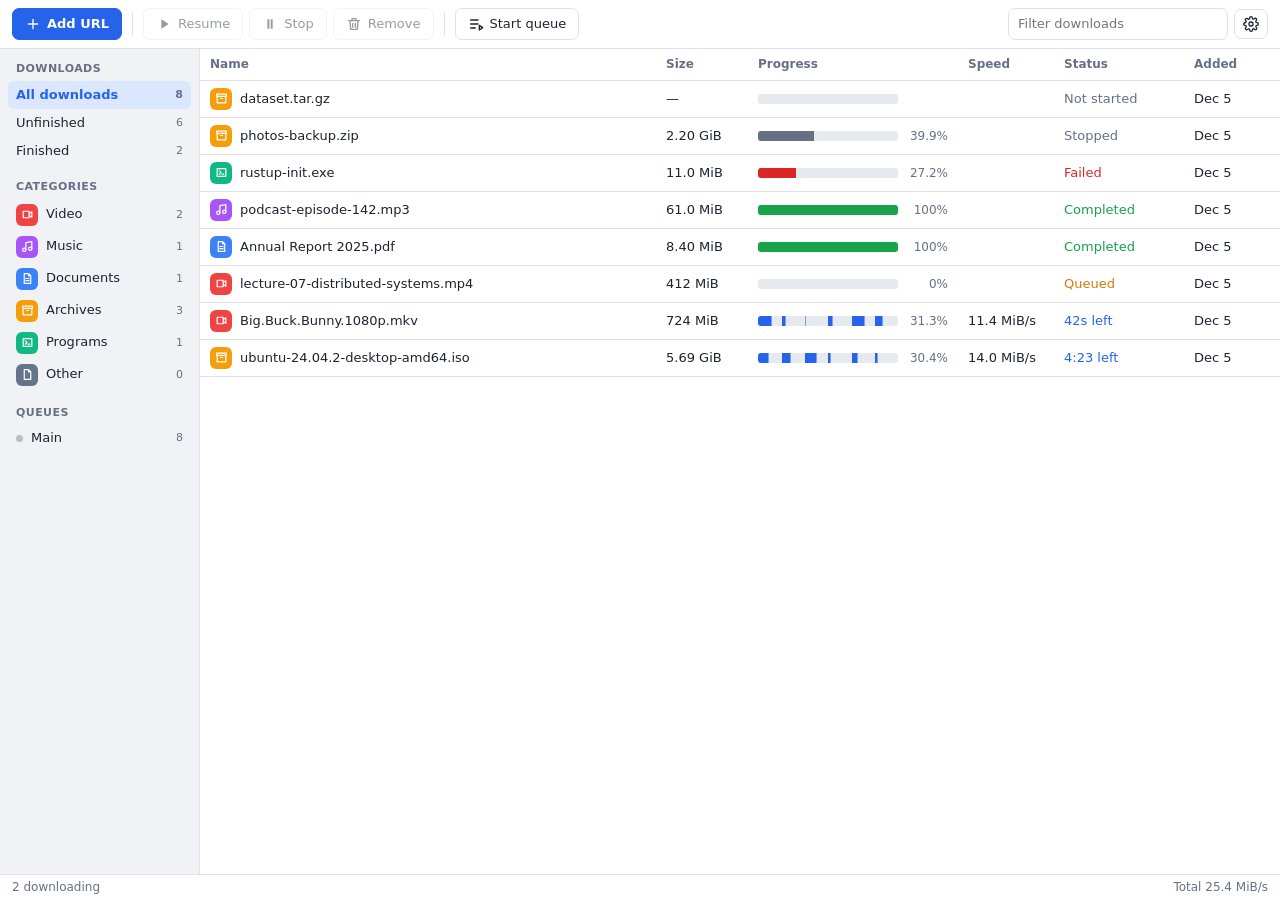
==== crates/rdm-gui/ui/index.html @ ebf961d3 "feat(gui,manager): desktop app with queues, categories and SQLite state rdm-manager (new, no GUI dep" ====
<!doctype html>
<html lang="en">
<head>
  <meta charset="utf-8">
  <meta name="viewport" content="width=device-width, initial-scale=1">
  <title>rdm</title>
  <link rel="stylesheet" href="style.css">
  <script type="module" src="app.js"></script>
</head>
<body>
  <header class="toolbar" role="toolbar" aria-label="Actions">
    <button id="btn-add" class="primary" title="Add a URL (Ctrl/Cmd+N)">
      <svg viewBox="0 0 24 24" aria-hidden="true"><path d="M12 5v14M5 12h14"/></svg>
      <span>Add URL</span>
    </button>
    <div class="sep"></div>
    <button id="btn-start" title="Start or resume the selected downloads">
      <svg viewBox="0 0 24 24" aria-hidden="true"><path d="M8 5v14l11-7z" class="fill"/></svg>
      <span>Resume</span>
    </button>
    <button id="btn-stop" title="Stop the selected downloads (progress is kept)">
      <svg viewBox="0 0 24 24" aria-hidden="true"><path d="M8 5h3v14H8zM13 5h3v14h-3z" class="fill"/></svg>
      <span>Stop</span>
    </button>
    <button id="btn-remove" title="Remove the selected downloads (Delete)">
      <svg viewBox="0 0 24 24" aria-hidden="true"><path d="M4 7h16M10 11v6M14 11v6M6 7l1 13h10l1-13M9 7V4h6v3"/></svg>
      <span>Remove</span>
    </button>
    <div class="sep"></div>
    <button id="btn-queue" title="Start or stop the queue">
      <svg viewBox="0 0 24 24" aria-hidden="true"><path d="M4 6h11M4 12h11M4 18h7M17 14v7l5-3.5z"/></svg>
      <span id="btn-queue-label">Start queue</span>
    </button>
    <div class="spacer"></div>
    <input id="search" type="search" placeholder="Filter downloads" aria-label="Filter downloads">
    <button id="btn-settings" class="icon-only" title="Settings" aria-label="Settings">
      <svg viewBox="0 0 24 24" aria-hidden="true"><circle cx="12" cy="12" r="3"/><path d="M19.4 15a1.7 1.7 0 0 0 .3 1.8l.1.1a2 2 0 1 1-2.8 2.8l-.1-.1a1.7 1.7 0 0 0-1.8-.3 1.7 1.7 0 0 0-1 1.5V21a2 2 0 1 1-4 0v-.1a1.7 1.7 0 0 0-1.1-1.5 1.7 1.7 0 0 0-1.8.3l-.1.1a2 2 0 1 1-2.8-2.8l.1-.1a1.7 1.7 0 0 0 .3-1.8 1.7 1.7 0 0 0-1.5-1H3a2 2 0 1 1 0-4h.1a1.7 1.7 0 0 0 1.5-1.1 1.7 1.7 0 0 0-.3-1.8l-.1-.1a2 2 0 1 1 2.8-2.8l.1.1a1.7 1.7 0 0 0 1.8.3H9a1.7 1.7 0 0 0 1-1.5V3a2 2 0 1 1 4 0v.1a1.7 1.7 0 0 0 1 1.5 1.7 1.7 0 0 0 1.8-.3l.1-.1a2 2 0 1 1 2.8 2.8l-.1.1a1.7 1.7 0 0 0-.3 1.8V9a1.7 1.7 0 0 0 1.5 1H21a2 2 0 1 1 0 4h-.1a1.7 1.7 0 0 0-1.5 1z"/></svg>
    </button>
  </header>

  <div class="body">
    <nav class="sidebar" id="sidebar" aria-label="Views"></nav>

    <main class="main">
      <div class="table-wrap" id="table-wrap">
        <table class="downloads" id="downloads" aria-label="Downloads">
          <thead>
            <tr>
              <th class="c-name">Name</th>
              <th class="c-size">Size</th>
              <th class="c-progress">Progress</th>
              <th class="c-speed">Speed</th>
              <th class="c-status">Status</th>
              <th class="c-added">Added</th>
            </tr>
          </thead>
          <tbody id="rows"></tbody>
        </table>
        <div class="empty" id="empty" hidden>
          <svg viewBox="0 0 24 24" aria-hidden="true"><path d="M12 4v10M7 10l5 5 5-5M5 20h14"/></svg>
          <p>No downloads here yet.</p>
          <button id="btn-add-empty" class="primary">Add a URL</button>
        </div>
      </div>
      <section class="details" id="details" hidden aria-label="Download details"></section>
    </main>
  </div>

  <footer class="statusbar">
    <span id="status-active">Idle</span>
    <span id="status-speed"></span>
  </footer>

  <!-- Add URL -->
  <dialog id="dlg-add" aria-labelledby="dlg-add-title">
    <form method="dialog" id="form-add">
      <h2 id="dlg-add-title">Add download</h2>
      <label class="field">
        <span>URL</span>
        <div class="row">
          <input id="add-url" type="url" required placeholder="https://example.com/file.zip" autocomplete="off" spellcheck="false">
          <button type="button" id="add-check">Check</button>
        </div>
      </label>
      <p class="probe-info" id="add-info" aria-live="polite"></p>
      <label class="field">
        <span>Save as</span>
        <input id="add-name" type="text" placeholder="Determined from the server" spellcheck="false">
      </label>
      <div class="grid2">
        <label class="field">
          <span>Category</span>
          <select id="add-category"></select>
        </label>
        <label class="field">
          <span>Queue</span>
          <select id="add-queue"></select>
        </label>
      </div>
      <label class="field">
        <span>Folder</span>
        <div class="row">
          <input id="add-dir" type="text" spellcheck="false">
          <button type="button" id="add-browse">Browse…</button>
        </div>
      </label>
      <details class="advanced">
        <summary>Advanced</summary>
        <div class="grid2">
          <label class="field">
            <span>Connections</span>
            <input id="add-conns" type="number" min="1" max="32" placeholder="Default">
          </label>
          <label class="field">
            <span>Speed limit (KiB/s)</span>
            <input id="add-limit" type="number" min="0" placeholder="Unlimited">
          </label>
        </div>
        <label class="field"><span>Referer</span><input id="add-referer" type="text" spellcheck="false"></label>
        <label class="field"><span>User-Agent</span><input id="add-ua" type="text" spellcheck="false"></label>
        <label class="field"><span>Cookies (kept in memory only)</span><input id="add-cookies" type="text" spellcheck="false" placeholder="name=value; other=value"></label>
      </details>
      <p class="error" id="add-error" role="alert"></p>
      <div class="actions">
        <button type="button" value="cancel" id="add-cancel">Cancel</button>
        <div class="spacer"></div>
        <button type="button" id="add-paused">Add stopped</button>
        <button type="button" id="add-queue-btn">Add to queue</button>
        <button type="submit" class="primary" id="add-now">Start now</button>
      </div>
    </form>
  </dialog>

  <!-- Remove -->
  <dialog id="dlg-remove" aria-labelledby="dlg-remove-title">
    <form method="dialog">
      <h2 id="dlg-remove-title">Remove downloads</h2>
      <p id="remove-text"></p>
      <label class="check"><input type="checkbox" id="remove-files"> Also delete the files from disk</label>
      <div class="actions">
        <div class="spacer"></div>
        <button value="cancel">Cancel</button>
        <button value="ok" class="danger" id="remove-ok">Remove</button>
      </div>
    </form>
  </dialog>

  <!-- Settings -->
  <dialog id="dlg-settings" class="wide" aria-labelledby="dlg-settings-title">
    <form method="dialog" id="form-settings">
      <h2 id="dlg-settings-title">Settings</h2>
      <div class="tabs" role="tablist">
        <button type="button" role="tab" data-tab="general" aria-selected="true">General</button>
        <button type="button" role="tab" data-tab="connection">Connection</button>
        <button type="button" role="tab" data-tab="categories">Categories</button>
        <button type="button" role="tab" data-tab="queues">Queues</button>
      </div>

      <section class="tab" data-tab="general">
        <label class="field">
          <span>Default folder (for files without a category)</span>
          <div class="row">
            <input id="set-dir" type="text" spellcheck="false">
            <button type="button" data-browse="set-dir">Browse…</button>
          </div>
        </label>
        <label class="check"><input type="checkbox" id="set-tray"> Closing the window keeps rdm running in the system tray</label>
      </section>

      <section class="tab" data-tab="connection" hidden>
        <div class="grid2">
          <label class="field">
            <span>Connections per download</span>
            <input id="set-conns" type="number" min="1" max="32" required>
          </label>
          <label class="field">
            <span>Minimum piece size (KiB)</span>
            <input id="set-split" type="number" min="64" required>
          </label>
        </div>
        <label class="field">
          <span>Total speed limit (KiB/s, 0 = unlimited)</span>
          <input id="set-limit" type="number" min="0">
        </label>
        <fieldset class="field">
          <legend>Proxy</legend>
          <label class="check"><input type="radio" name="proxy" value="system"> Use system settings</label>
          <label class="check"><input type="radio" name="proxy" value="direct"> No proxy</label>
          <label class="check"><input type="radio" name="proxy" value="custom"> Custom:</label>
          <input id="set-proxy-url" type="text" placeholder="http://host:8080 or socks5://user:pass@host:1080" spellcheck="false">
        </fieldset>
      </section>

      <section class="tab" data-tab="categories" hidden>
        <p class="hint">Files go to the first category whose extensions match. A category with no extensions catches everything else.</p>
        <div class="list-editor" id="set-categories"></div>
        <button type="button" id="set-add-category">Add category</button>
      </section>

      <section class="tab" data-tab="queues" hidden>
        <p class="hint">"Add to queue" downloads wait in their queue and start when the queue is started, a few at a time.</p>
        <div class="list-editor" id="set-queues"></div>
        <button type="button" id="set-add-queue">Add queue</button>
      </section>

      <p class="error" id="set-error" role="alert"></p>
      <div class="actions">
        <div class="spacer"></div>
        <button type="button" id="set-cancel">Cancel</button>
        <button type="submit" class="primary">Save</button>
      </div>
    </form>
  </dialog>

  <menu class="context" id="context" hidden role="menu"></menu>
  <div class="toasts" id="toasts" aria-live="polite"></div>
</body>
</html>
---- crates/rdm-gui/ui/style.css ----
:root {
  --bg: #f6f7f9;
  --panel: #ffffff;
  --panel-2: #f0f2f5;
  --border: #dfe3e8;
  --text: #1c2430;
  --muted: #667085;
  --accent: #2563eb;
  --accent-text: #ffffff;
  --accent-soft: #dbe7fe;
  --done: #16a34a;
  --warn: #d97706;
  --error: #dc2626;
  --track: #e6e9ee;
  --row-hover: #f3f6fb;
  --row-selected: #e3ecfd;
  --shadow: 0 10px 30px rgba(16, 24, 40, 0.18);
  color-scheme: light;
}

@media (prefers-color-scheme: dark) {
  :root {
    --bg: #15181d;
    --panel: #1c2027;
    --panel-2: #232831;
    --border: #2e3440;
    --text: #e6e9ef;
    --muted: #98a2b3;
    --accent: #4f8cff;
    --accent-text: #0b1220;
    --accent-soft: #1d2d4f;
    --done: #22c55e;
    --warn: #f59e0b;
    --error: #f87171;
    --track: #2b313b;
    --row-hover: #222833;
    --row-selected: #1f3156;
    --shadow: 0 10px 30px rgba(0, 0, 0, 0.5);
    color-scheme: dark;
  }
}

* { box-sizing: border-box; }
[hidden] { display: none !important; }

html, body {
  margin: 0;
  height: 100%;
  background: var(--bg);
  color: var(--text);
  font: 13px/1.4 -apple-system, BlinkMacSystemFont, "Segoe UI", system-ui, Ubuntu, "Helvetica Neue", sans-serif;
  -webkit-user-select: none;
  user-select: none;
  overflow: hidden;
}

body {
  display: grid;
  grid-template-rows: auto 1fr auto;
}

input, select, textarea, button { font: inherit; color: inherit; }
input, textarea { -webkit-user-select: text; user-select: text; }

svg { width: 16px; height: 16px; fill: none; stroke: currentColor; stroke-width: 2; stroke-linecap: round; stroke-linejoin: round; flex: none; }
svg .fill { fill: currentColor; stroke: none; }

button {
  display: inline-flex;
  align-items: center;
  gap: 6px;
  padding: 6px 12px;
  border: 1px solid var(--border);
  border-radius: 7px;
  background: var(--panel);
  cursor: pointer;
  white-space: nowrap;
}
button:hover:not(:disabled) { background: var(--panel-2); }
button:disabled { opacity: 0.45; cursor: default; }
button.primary { background: var(--accent); border-color: var(--accent); color: var(--accent-text); font-weight: 600; }
button.primary:hover:not(:disabled) { filter: brightness(1.08); background: var(--accent); }
button.danger { background: var(--error); border-color: var(--error); color: #fff; font-weight: 600; }
button.icon-only { padding: 6px 8px; }
button:focus-visible, input:focus-visible, select:focus-visible { outline: 2px solid var(--accent); outline-offset: 1px; }

input[type=text], input[type=url], input[type=number], input[type=search], select {
  width: 100%;
  padding: 6px 9px;
  border: 1px solid var(--border);
  border-radius: 7px;
  background: var(--panel);
  min-width: 0;
}

/* Toolbar */
.toolbar {
  display: flex;
  align-items: center;
  gap: 6px;
  padding: 8px 12px;
  background: var(--panel);
  border-bottom: 1px solid var(--border);
}
.toolbar .sep { width: 1px; height: 22px; background: var(--border); margin: 0 4px; }
.toolbar .spacer, .actions .spacer { flex: 1; }
.toolbar #search { width: 220px; }

/* Layout */
.body { display: grid; grid-template-columns: 200px 1fr; min-height: 0; }
.main { display: flex; flex-direction: column; min-width: 0; min-height: 0; }

/* Sidebar */
.sidebar {
  background: var(--panel-2);
  border-right: 1px solid var(--border);
  padding: 10px 8px;
  overflow-y: auto;
}
.sidebar h3 {
  margin: 14px 8px 4px;
  font-size: 11px;
  font-weight: 600;
  text-transform: uppercase;
  letter-spacing: 0.04em;
  color: var(--muted);
}
.sidebar h3:first-child { margin-top: 2px; }
.nav-item {
  display: flex;
  align-items: center;
  gap: 8px;
  width: 100%;
  padding: 5px 8px;
  border: 0;
  border-radius: 6px;
  background: transparent;
  text-align: left;
}
.nav-item:hover { background: var(--row-hover); }
.nav-item[aria-current=true] { background: var(--accent-soft); color: var(--accent); font-weight: 600; }
.nav-item .label { flex: 1; overflow: hidden; text-overflow: ellipsis; }
.nav-item .count { color: var(--muted); font-size: 11px; font-variant-numeric: tabular-nums; }
.nav-item .dot { width: 7px; height: 7px; border-radius: 50%; background: var(--muted); opacity: 0.4; }
.nav-item .dot.on { background: var(--done); opacity: 1; }

/* Table */
.table-wrap { flex: 1; overflow: auto; position: relative; background: var(--panel); }
table.downloads { width: 100%; border-collapse: collapse; table-layout: fixed; }
.downloads th {
  position: sticky;
  top: 0;
  z-index: 1;
  background: var(--panel);
  border-bottom: 1px solid var(--border);
  padding: 7px 10px;
  text-align: left;
  font-weight: 600;
  color: var(--muted);
  font-size: 12px;
}
.downloads td {
  padding: 7px 10px;
  border-bottom: 1px solid var(--border);
  white-space: nowrap;
  overflow: hidden;
  text-overflow: ellipsis;
}
.downloads tbody tr { cursor: default; }
.downloads tbody tr:hover { background: var(--row-hover); }
.downloads tbody tr[aria-selected=true] { background: var(--row-selected); }
.c-size { width: 92px; }
.c-progress { width: 210px; }
.c-speed { width: 96px; }
.c-status { width: 130px; }
.c-added { width: 96px; }
td.num { font-variant-numeric: tabular-nums; }
.name-cell { display: flex; align-items: center; gap: 8px; min-width: 0; }
.name-cell .name { overflow: hidden; text-overflow: ellipsis; }
.cat-icon { width: 22px; height: 22px; border-radius: 6px; display: grid; place-items: center; flex: none; color: #fff; }
.cat-icon svg { width: 13px; height: 13px; stroke-width: 2.2; }
.progress-cell { display: flex; align-items: center; gap: 8px; }
.progress-cell canvas { flex: 1; height: 10px; min-width: 60px; border-radius: 3px; }
.progress-cell .pct { width: 42px; text-align: right; color: var(--muted); font-variant-numeric: tabular-nums; font-size: 12px; }
.status-downloading { color: var(--accent); }
.status-completed { color: var(--done); }
.status-failed { color: var(--error); }
.status-queued { color: var(--warn); }
.status-stopped { color: var(--muted); }

.empty {
  position: absolute;
  inset: 40px 0 0 0;
  display: flex;
  flex-direction: column;
  align-items: center;
  justify-content: center;
  gap: 10px;
  color: var(--muted);
}
.empty svg { width: 42px; height: 42px; stroke-width: 1.5; opacity: 0.6; }
.empty p { margin: 0; }

/* Details */
.details {
  border-top: 1px solid var(--border);
  background: var(--panel-2);
  padding: 12px 16px;
  display: grid;
  grid-template-columns: 1fr auto;
  gap: 8px 16px;
}
.details h4 { margin: 0; font-size: 14px; overflow: hidden; text-overflow: ellipsis; white-space: nowrap; }
.details .buttons { display: flex; gap: 6px; align-items: start; }
.details dl { margin: 0; display: grid; grid-template-columns: max-content 1fr; gap: 3px 12px; grid-column: 1 / -1; }
.details dt { color: var(--muted); }
.details dd { margin: 0; overflow: hidden; text-overflow: ellipsis; white-space: nowrap; -webkit-user-select: text; user-select: text; }
.details canvas { grid-column: 1 / -1; width: 100%; height: 18px; border-radius: 4px; }
.details .err { color: var(--error); white-space: normal; }

/* Status bar */
.statusbar {
  display: flex;
  justify-content: space-between;
  padding: 4px 12px;
  border-top: 1px solid var(--border);
  background: var(--panel);
  color: var(--muted);
  font-size: 12px;
  font-variant-numeric: tabular-nums;
}

/* Dialogs */
dialog {
  border: 1px solid var(--border);
  border-radius: 12px;
  padding: 0;
  background: var(--panel);
  color: var(--text);
  box-shadow: var(--shadow);
  width: min(560px, calc(100vw - 32px));
  max-height: calc(100vh - 40px);
}
dialog.wide { width: min(720px, calc(100vw - 32px)); }
dialog::backdrop { background: rgba(10, 14, 20, 0.35); }
dialog form { padding: 18px 20px; display: flex; flex-direction: column; gap: 10px; }
dialog h2 { margin: 0 0 4px; font-size: 16px; }
.field { display: flex; flex-direction: column; gap: 4px; border: 0; padding: 0; margin: 0; }
.field > span, .field > legend { color: var(--muted); font-size: 12px; }
fieldset.field { gap: 6px; }
.row { display: flex; gap: 6px; }
.grid2 { display: grid; grid-template-columns: 1fr 1fr; gap: 10px; }
.check { display: flex; align-items: center; gap: 8px; }
.actions { display: flex; gap: 8px; margin-top: 8px; }
.error { color: var(--error); margin: 0; min-height: 1em; white-space: pre-wrap; -webkit-user-select: text; user-select: text; }
.error:empty { display: none; }
.hint { color: var(--muted); margin: 0; }
.probe-info { margin: -4px 0 0; color: var(--muted); min-height: 1.4em; }
.probe-info.ok { color: var(--done); }
details.advanced summary { cursor: pointer; color: var(--muted); }
details.advanced[open] { display: flex; flex-direction: column; gap: 10px; }

.tabs { display: flex; gap: 4px; border-bottom: 1px solid var(--border); margin-bottom: 6px; }
.tabs button { border: 0; border-radius: 6px 6px 0 0; background: transparent; padding: 7px 12px; color: var(--muted); }
.tabs button[aria-selected=true] { color: var(--accent); box-shadow: inset 0 -2px 0 var(--accent); font-weight: 600; }
.tab { display: flex; flex-direction: column; gap: 10px; min-height: 260px; }
.tab[hidden] { display: none; }
.tab > button { align-self: flex-start; }

.list-editor { display: flex; flex-direction: column; gap: 6px; max-height: 300px; overflow-y: auto; }
.list-editor .item { display: grid; gap: 6px; align-items: center; }
.list-editor.categories .item { grid-template-columns: 120px 1fr 1.2fr auto auto; }
.list-editor.queues .item { grid-template-columns: 1fr 140px auto; }
.list-editor .item button { padding: 6px 8px; }

/* Context menu */
menu.context {
  position: fixed;
  z-index: 10;
  margin: 0;
  padding: 4px;
  list-style: none;
  background: var(--panel);
  border: 1px solid var(--border);
  border-radius: 8px;
  box-shadow: var(--shadow);
  min-width: 180px;
}
menu.context li button { width: 100%; border: 0; background: transparent; justify-content: flex-start; border-radius: 5px; padding: 6px 10px; }
menu.context li button:hover:not(:disabled) { background: var(--accent-soft); }
menu.context hr { border: 0; border-top: 1px solid var(--border); margin: 4px 2px; }

/* Toasts */
.toasts { position: fixed; right: 14px; bottom: 36px; display: flex; flex-direction: column; gap: 8px; z-index: 20; }
.toast {
  max-width: 380px;
  padding: 9px 12px;
  border-radius: 8px;
  background: var(--panel);
  border: 1px solid var(--border);
  border-left: 4px solid var(--accent);
  box-shadow: var(--shadow);
  -webkit-user-select: text;
  user-select: text;
}
.toast.error { border-left-color: var(--error); }

@media (max-width: 1000px) {
  .c-added { display: none; }
  .downloads td:nth-child(6) { display: none; }
  .c-progress { width: 160px; }
}

@media (max-width: 900px) {
  .body { grid-template-columns: 160px 1fr; }
  .c-added, .c-speed { display: none; }
  .downloads td:nth-child(4), .downloads td:nth-child(6) { display: none; }
  .c-size { width: 78px; }
  .c-progress { width: 130px; }
  .c-status { width: 100px; }
  .progress-cell .pct { display: none; }
  .toolbar button span { display: none; }
  .toolbar #search { width: 140px; }
}
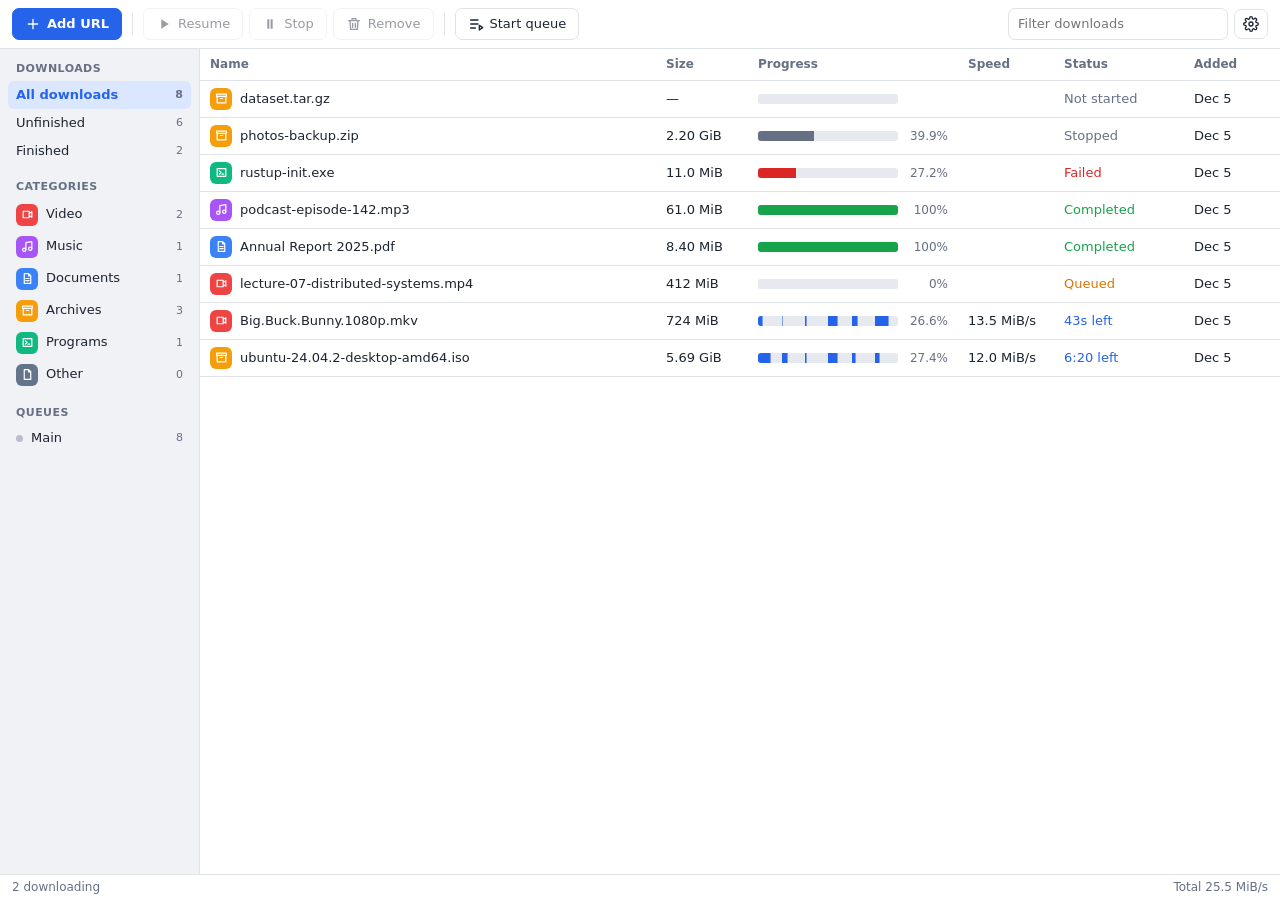
==== commit 25517466: "feat(browser): MV3 extension, native messaging host and app IPC rdm-ipc (new): - Request/response pr" ====
--- a/crates/rdm-gui/ui/index.html
+++ b/crates/rdm-gui/ui/index.html
@@ -154,6 +154,7 @@
         <button type="button" role="tab" data-tab="connection">Connection</button>
         <button type="button" role="tab" data-tab="categories">Categories</button>
         <button type="button" role="tab" data-tab="queues">Queues</button>
+        <button type="button" role="tab" data-tab="browser">Browser</button>
       </div>
 
       <section class="tab" data-tab="general">
@@ -203,6 +204,17 @@
         <button type="button" id="set-add-queue">Add queue</button>
       </section>
 
+      <section class="tab" data-tab="browser" hidden>
+        <label class="check"><input type="checkbox" id="set-clipboard"> Offer to download links to known file types when they are copied</label>
+        <h3 class="subhead">Browser extension</h3>
+        <p class="hint">The rdm extension sends links, videos and captured downloads to this app through a small helper (rdm-host). Register the helper with your browsers, then install the extension.</p>
+        <div class="list-editor browsers" id="set-browsers" aria-live="polite"></div>
+        <div class="row">
+          <button type="button" id="set-browsers-install">Register with all detected browsers</button>
+        </div>
+        <p class="error" id="set-browsers-error" role="alert"></p>
+      </section>
+
       <p class="error" id="set-error" role="alert"></p>
       <div class="actions">
         <div class="spacer"></div>
--- a/crates/rdm-gui/ui/style.css
+++ b/crates/rdm-gui/ui/style.css
@@ -271,6 +271,10 @@
 .list-editor .item { display: grid; gap: 6px; align-items: center; }
 .list-editor.categories .item { grid-template-columns: 120px 1fr 1.2fr auto auto; }
 .list-editor.queues .item { grid-template-columns: 1fr 140px auto; }
+.list-editor.browsers .item { grid-template-columns: 110px 1fr auto; padding: 4px 0; }
+.list-editor.browsers .state { color: var(--muted); }
+.list-editor.browsers .state.ok { color: var(--done); }
+h3.subhead { margin: 8px 0 0; font-size: 13px; }
 .list-editor .item button { padding: 6px 8px; }
 
 /* Context menu */
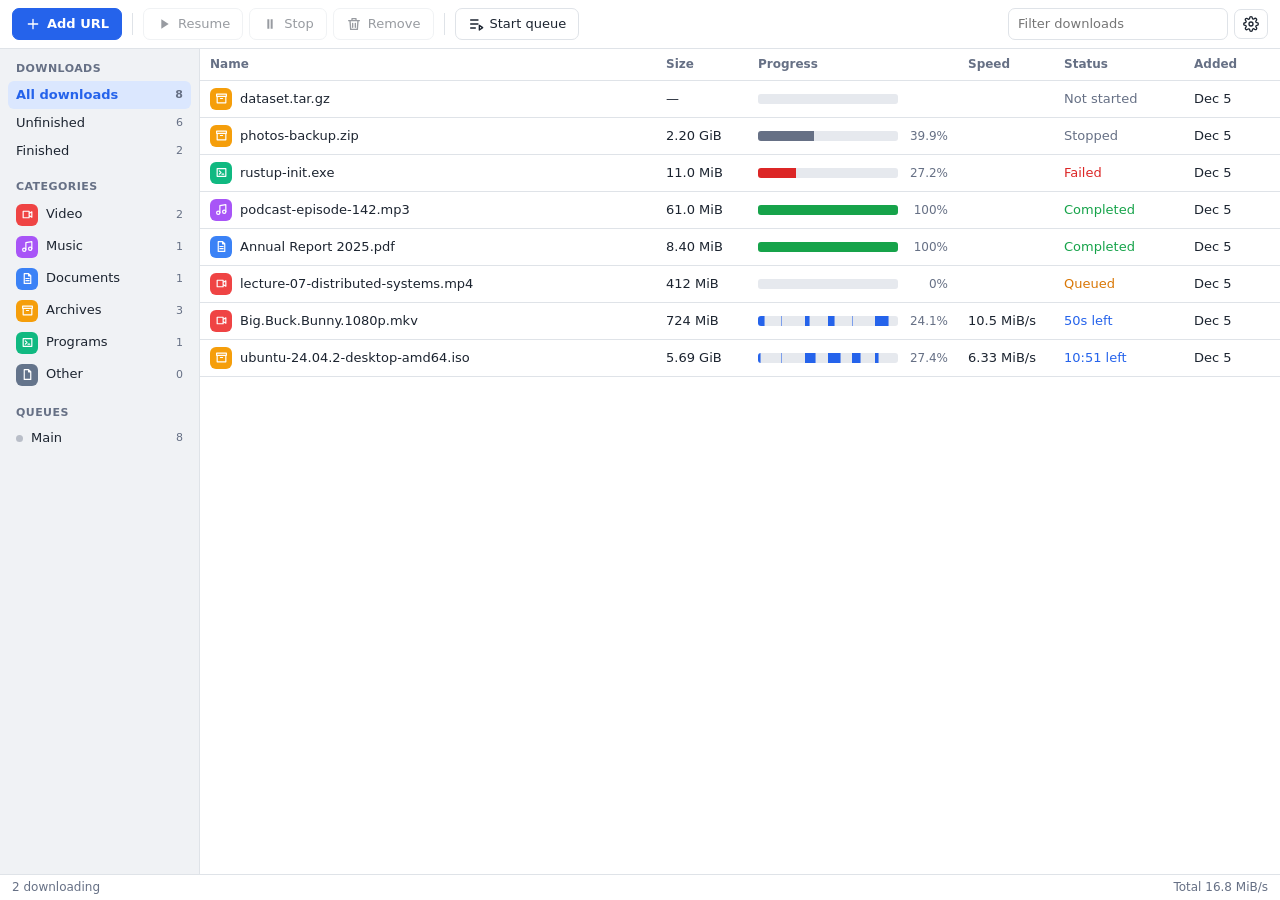
==== commit 4dca9d3c: "feat(media): HLS/DASH streaming downloads with AES-128 and ffmpeg merging rdm-core: - Fetcher: in-me" ====
--- a/crates/rdm-gui/ui/index.html
+++ b/crates/rdm-gui/ui/index.html
@@ -83,6 +83,21 @@
         </div>
       </label>
       <p class="probe-info" id="add-info" aria-live="polite"></p>
+      <div class="stream-options" id="add-stream" hidden>
+        <div class="grid3">
+          <label class="field"><span>Quality</span><select id="add-variant"></select></label>
+          <label class="field"><span>Audio</span><select id="add-audio"></select></label>
+          <label class="field"><span>Format</span>
+            <select id="add-format">
+              <option value="auto">Automatic (MP4)</option>
+              <option value="mp4">MP4</option>
+              <option value="mkv">MKV</option>
+              <option value="m4a">Audio only (M4A)</option>
+              <option value="mp3">Audio only (MP3)</option>
+            </select>
+          </label>
+        </div>
+      </div>
       <label class="field">
         <span>Save as</span>
         <input id="add-name" type="text" placeholder="Determined from the server" spellcheck="false">
@@ -155,6 +170,7 @@
         <button type="button" role="tab" data-tab="categories">Categories</button>
         <button type="button" role="tab" data-tab="queues">Queues</button>
         <button type="button" role="tab" data-tab="browser">Browser</button>
+        <button type="button" role="tab" data-tab="media">Media</button>
       </div>
 
       <section class="tab" data-tab="general">
@@ -215,6 +231,17 @@
         <p class="error" id="set-browsers-error" role="alert"></p>
       </section>
 
+      <section class="tab" data-tab="media" hidden>
+        <h3 class="subhead">ffmpeg</h3>
+        <p class="hint">Streams (HLS/DASH) with a single track are saved without extra tools. ffmpeg is used to merge separate video and audio, to turn MPEG-TS into MP4, and to extract MP3/M4A audio.</p>
+        <p id="ffmpeg-status" aria-live="polite">Checking…</p>
+        <div class="row">
+          <button type="button" id="ffmpeg-install" hidden>Download ffmpeg</button>
+        </div>
+        <p class="hint" id="ffmpeg-hint"></p>
+        <p class="error" id="ffmpeg-error" role="alert"></p>
+      </section>
+
       <p class="error" id="set-error" role="alert"></p>
       <div class="actions">
         <div class="spacer"></div>
--- a/crates/rdm-gui/ui/style.css
+++ b/crates/rdm-gui/ui/style.css
@@ -250,6 +250,10 @@
 fieldset.field { gap: 6px; }
 .row { display: flex; gap: 6px; }
 .grid2 { display: grid; grid-template-columns: 1fr 1fr; gap: 10px; }
+.grid3 { display: grid; grid-template-columns: 1fr 1fr; gap: 10px; }
+.grid3 > :first-child { grid-column: 1 / -1; }
+.stream-options { padding: 10px; border: 1px solid var(--border); border-radius: 8px; background: var(--panel-2); }
+#ffmpeg-status.ok { color: var(--done); }
 .check { display: flex; align-items: center; gap: 8px; }
 .actions { display: flex; gap: 8px; margin-top: 8px; }
 .error { color: var(--error); margin: 0; min-height: 1em; white-space: pre-wrap; -webkit-user-select: text; user-select: text; }
@@ -260,8 +264,8 @@
 details.advanced summary { cursor: pointer; color: var(--muted); }
 details.advanced[open] { display: flex; flex-direction: column; gap: 10px; }
 
-.tabs { display: flex; gap: 4px; border-bottom: 1px solid var(--border); margin-bottom: 6px; }
-.tabs button { border: 0; border-radius: 6px 6px 0 0; background: transparent; padding: 7px 12px; color: var(--muted); }
+.tabs { display: flex; flex-wrap: wrap; gap: 2px; border-bottom: 1px solid var(--border); margin-bottom: 6px; }
+.tabs button { border: 0; border-radius: 6px 6px 0 0; background: transparent; padding: 7px 10px; color: var(--muted); }
 .tabs button[aria-selected=true] { color: var(--accent); box-shadow: inset 0 -2px 0 var(--accent); font-weight: 600; }
 .tab { display: flex; flex-direction: column; gap: 10px; min-height: 260px; }
 .tab[hidden] { display: none; }
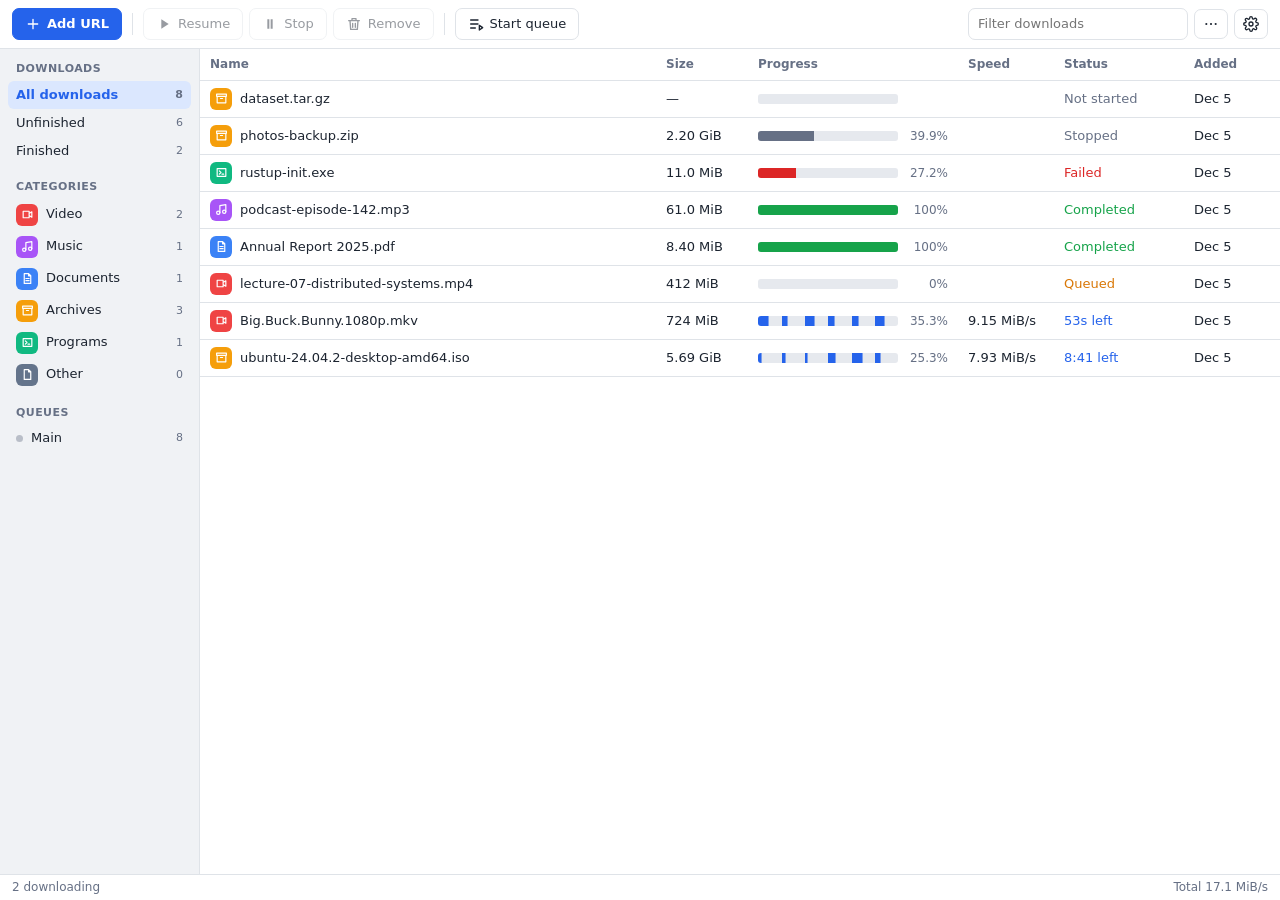
==== commit f1d79343: "feat(manager,gui): scheduler, import/export, checksums, antivirus hook, duplicates, drag-and-drop Sc" ====
--- a/crates/rdm-gui/ui/index.html
+++ b/crates/rdm-gui/ui/index.html
@@ -33,6 +33,9 @@
     </button>
     <div class="spacer"></div>
     <input id="search" type="search" placeholder="Filter downloads" aria-label="Filter downloads">
+    <button id="btn-more" class="icon-only" title="Import, export and more" aria-label="More actions" aria-haspopup="menu">
+      <svg viewBox="0 0 24 24" aria-hidden="true"><circle cx="5" cy="12" r="1.6" class="fill"/><circle cx="12" cy="12" r="1.6" class="fill"/><circle cx="19" cy="12" r="1.6" class="fill"/></svg>
+    </button>
     <button id="btn-settings" class="icon-only" title="Settings" aria-label="Settings">
       <svg viewBox="0 0 24 24" aria-hidden="true"><circle cx="12" cy="12" r="3"/><path d="M19.4 15a1.7 1.7 0 0 0 .3 1.8l.1.1a2 2 0 1 1-2.8 2.8l-.1-.1a1.7 1.7 0 0 0-1.8-.3 1.7 1.7 0 0 0-1 1.5V21a2 2 0 1 1-4 0v-.1a1.7 1.7 0 0 0-1.1-1.5 1.7 1.7 0 0 0-1.8.3l-.1.1a2 2 0 1 1-2.8-2.8l.1-.1a1.7 1.7 0 0 0 .3-1.8 1.7 1.7 0 0 0-1.5-1H3a2 2 0 1 1 0-4h.1a1.7 1.7 0 0 0 1.5-1.1 1.7 1.7 0 0 0-.3-1.8l-.1-.1a2 2 0 1 1 2.8-2.8l.1.1a1.7 1.7 0 0 0 1.8.3H9a1.7 1.7 0 0 0 1-1.5V3a2 2 0 1 1 4 0v.1a1.7 1.7 0 0 0 1 1.5 1.7 1.7 0 0 0 1.8-.3l.1-.1a2 2 0 1 1 2.8 2.8l-.1.1a1.7 1.7 0 0 0-.3 1.8V9a1.7 1.7 0 0 0 1.5 1H21a2 2 0 1 1 0 4h-.1a1.7 1.7 0 0 0-1.5 1z"/></svg>
     </button>
@@ -83,6 +86,10 @@
         </div>
       </label>
       <p class="probe-info" id="add-info" aria-live="polite"></p>
+      <div class="note" id="add-duplicate" hidden>
+        <span id="add-duplicate-text"></span>
+        <label class="check"><input type="checkbox" id="add-allow-duplicate"> Download it again</label>
+      </div>
       <div class="stream-options" id="add-stream" hidden>
         <div class="grid3">
           <label class="field"><span>Quality</span><select id="add-variant"></select></label>
@@ -134,6 +141,7 @@
         <label class="field"><span>Referer</span><input id="add-referer" type="text" spellcheck="false"></label>
         <label class="field"><span>User-Agent</span><input id="add-ua" type="text" spellcheck="false"></label>
         <label class="field"><span>Cookies (kept in memory only)</span><input id="add-cookies" type="text" spellcheck="false" placeholder="name=value; other=value"></label>
+        <label class="field"><span>Expected checksum (verified when done)</span><input id="add-checksum" type="text" spellcheck="false" placeholder="sha-256:… or md5:… or plain hex"></label>
       </details>
       <p class="error" id="add-error" role="alert"></p>
       <div class="actions">
@@ -182,6 +190,17 @@
           </div>
         </label>
         <label class="check"><input type="checkbox" id="set-tray"> Closing the window keeps rdm running in the system tray</label>
+        <label class="field">
+          <span>Antivirus: scan every finished download with this command ({file} is the file; leave empty to turn off)</span>
+          <div class="row">
+            <input id="set-av" type="text" spellcheck="false" placeholder="clamscan --no-summary {file}">
+            <select id="set-av-preset" aria-label="Antivirus presets">
+              <option value="">Presets…</option>
+              <option value='"C:\Program Files\Windows Defender\MpCmdRun.exe" -Scan -ScanType 3 -DisableRemediation -File {file}'>Microsoft Defender (Windows)</option>
+              <option value="clamscan --no-summary {file}">ClamAV</option>
+            </select>
+          </div>
+        </label>
       </section>
 
       <section class="tab" data-tab="connection" hidden>
@@ -215,7 +234,7 @@
       </section>
 
       <section class="tab" data-tab="queues" hidden>
-        <p class="hint">"Add to queue" downloads wait in their queue and start when the queue is started, a few at a time.</p>
+        <p class="hint">"Add to queue" downloads wait in their queue and start when the queue is started, a few at a time. A schedule starts and stops a queue by itself (local time).</p>
         <div class="list-editor" id="set-queues"></div>
         <button type="button" id="set-add-queue">Add queue</button>
       </section>
@@ -251,6 +270,23 @@
     </form>
   </dialog>
 
+  <!-- Shutdown countdown -->
+  <dialog id="dlg-countdown" aria-labelledby="dlg-countdown-title">
+    <form method="dialog">
+      <h2 id="dlg-countdown-title">Shutting down</h2>
+      <p id="countdown-text"></p>
+      <div class="actions">
+        <div class="spacer"></div>
+        <button value="cancel" class="primary" id="countdown-cancel">Cancel shutdown</button>
+        <button value="now" id="countdown-now">Shut down now</button>
+      </div>
+    </form>
+  </dialog>
+
+  <div class="drop-overlay" id="drop-overlay" hidden>
+    <div><svg viewBox="0 0 24 24" aria-hidden="true"><path d="M12 4v11M7 10l5 5 5-5M5 20h14"/></svg>Drop links or a list of URLs to download</div>
+  </div>
+
   <menu class="context" id="context" hidden role="menu"></menu>
   <div class="toasts" id="toasts" aria-live="polite"></div>
 </body>
--- a/crates/rdm-gui/ui/style.css
+++ b/crates/rdm-gui/ui/style.css
@@ -281,6 +281,20 @@
 h3.subhead { margin: 8px 0 0; font-size: 13px; }
 .list-editor .item button { padding: 6px 8px; }
 
+.note { display: flex; flex-direction: column; gap: 6px; padding: 8px 10px; border-radius: 8px; border: 1px solid var(--warn); color: var(--text); background: var(--panel-2); }
+.list-editor.queues .item { grid-template-columns: 1fr 140px auto; }
+.queue-block { display: flex; flex-direction: column; gap: 6px; padding: 8px; border: 1px solid var(--border); border-radius: 8px; }
+.queue-block .sched { display: flex; flex-wrap: wrap; align-items: center; gap: 6px 10px; color: var(--muted); }
+.queue-block .sched input[type=time] { width: auto; padding: 3px 6px; border: 1px solid var(--border); border-radius: 6px; background: var(--panel); }
+.queue-block .days { display: inline-flex; gap: 2px; }
+.queue-block .days label { display: inline-flex; flex-direction: column; align-items: center; font-size: 11px; }
+.queue-block select { width: auto; }
+.checksum-ok { color: var(--done); }
+.checksum-bad { color: var(--error); }
+.drop-overlay { position: fixed; inset: 0; z-index: 30; display: grid; place-items: center; background: rgba(37, 99, 235, 0.12); border: 3px dashed var(--accent); pointer-events: none; }
+.drop-overlay div { display: flex; flex-direction: column; align-items: center; gap: 10px; padding: 18px 26px; border-radius: 12px; background: var(--panel); box-shadow: var(--shadow); font-weight: 600; }
+.drop-overlay svg { width: 36px; height: 36px; color: var(--accent); }
+
 /* Context menu */
 menu.context {
   position: fixed;
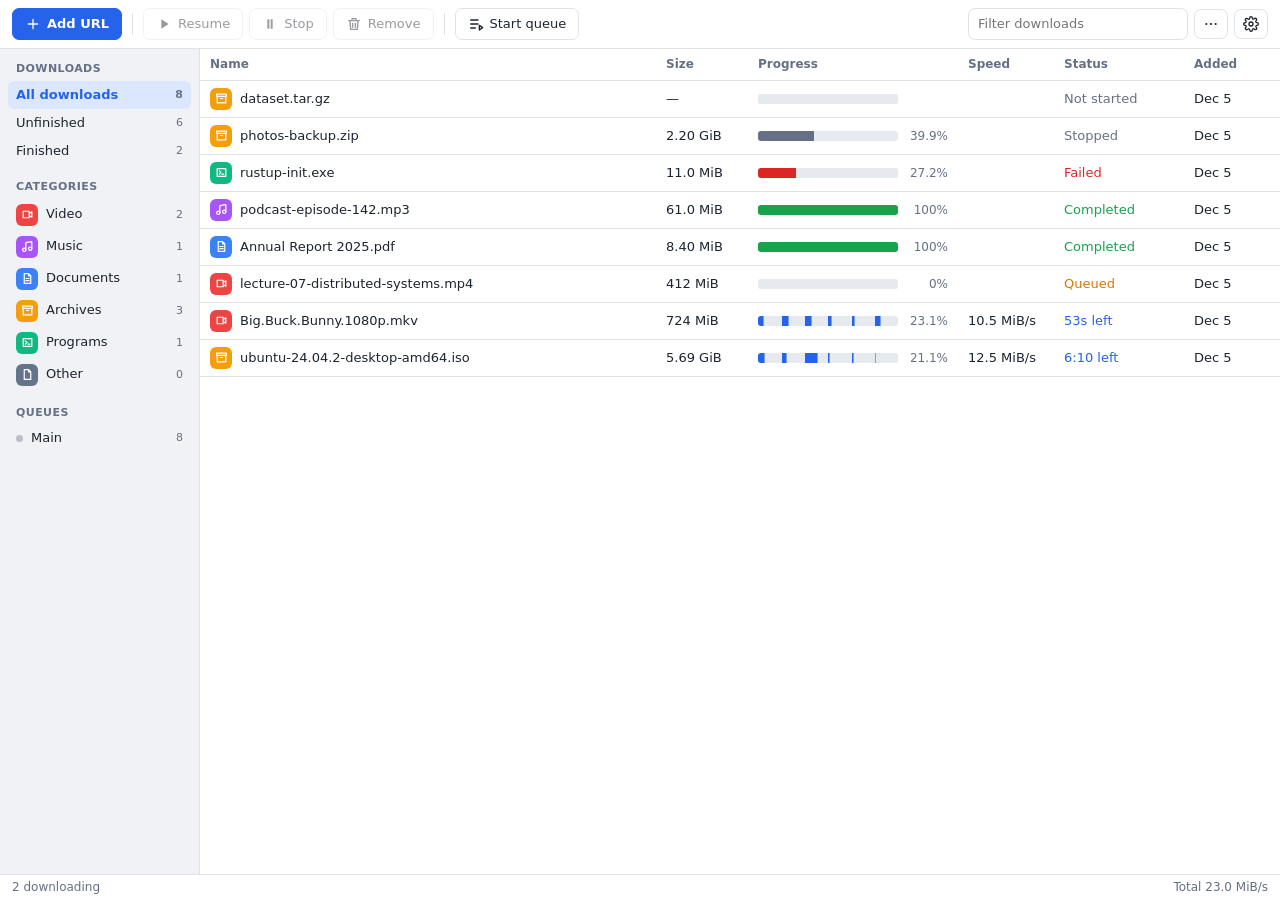
==== commit 01d8e86a: "feat: capture rules, right-click menu, install scripts and in-app updates Capture (Settings → Captur" ====
--- a/crates/rdm-gui/ui/index.html
+++ b/crates/rdm-gui/ui/index.html
@@ -71,6 +71,8 @@
 
   <footer class="statusbar">
     <span id="status-active">Idle</span>
+    <span class="spacer"></span>
+    <button type="button" id="update-pill" class="pill" hidden></button>
     <span id="status-speed"></span>
   </footer>
 
@@ -177,8 +179,10 @@
         <button type="button" role="tab" data-tab="connection">Connection</button>
         <button type="button" role="tab" data-tab="categories">Categories</button>
         <button type="button" role="tab" data-tab="queues">Queues</button>
+        <button type="button" role="tab" data-tab="capture">Capture</button>
         <button type="button" role="tab" data-tab="browser">Browser</button>
         <button type="button" role="tab" data-tab="media">Media</button>
+        <button type="button" role="tab" data-tab="about">About</button>
       </div>
 
       <section class="tab" data-tab="general">
@@ -239,8 +243,49 @@
         <button type="button" id="set-add-queue">Add queue</button>
       </section>
 
+      <section class="tab capture" data-tab="capture" hidden>
+        <p class="hint">Downloads of the selected file types go to rdm instead of the browser (Alt+click a link to let the browser have it). Click a type to select or clear it.</p>
+        <div class="row capture-tools">
+          <input id="cap-search" type="search" placeholder="Find or add a file type, e.g. torrent" spellcheck="false" aria-label="Find or add a file type">
+          <button type="button" id="cap-add" title="Add the typed extension">Add</button>
+          <select id="cap-preset" aria-label="Presets">
+            <option value="">Presets…</option>
+            <option value="default">rdm defaults</option>
+            <option value="media">Video and audio only</option>
+            <option value="all">Everything listed</option>
+            <option value="none">Nothing</option>
+          </select>
+        </div>
+        <p class="hint" id="cap-summary" aria-live="polite"></p>
+        <div class="skipped" id="cap-skipped" hidden>
+          <h3 class="subhead">Downloaded by the browser recently</h3>
+          <p class="hint">These types were not selected, so the browser kept them. Add any you want rdm to take.</p>
+          <div class="chips" id="cap-skipped-list"></div>
+        </div>
+        <div class="type-groups" id="cap-groups"></div>
+        <h3 class="subhead">Rules</h3>
+        <label class="check">Only files larger than <input id="cap-min" type="number" min="0" step="0.1" class="inline-num" aria-label="Minimum size in MB"> MB <span class="hint">(0 = any size; applies when the size is known)</span></label>
+        <label class="check"><input type="checkbox" id="cap-inline"> Also take files of these types that would open in a browser tab (PDFs, images, videos)</label>
+        <div class="field">
+          <span>Never take downloads from these sites (subdomains included)</span>
+          <div class="chips editable" id="cap-sites"></div>
+          <div class="row">
+            <input id="cap-site-input" type="text" placeholder="example.com" spellcheck="false" aria-label="Site to exclude">
+            <button type="button" id="cap-site-add">Add site</button>
+          </div>
+        </div>
+        <div class="field">
+          <span>Never take downloads from these addresses (* matches anything; otherwise addresses starting with it)</span>
+          <div class="chips editable" id="cap-addresses"></div>
+          <div class="row">
+            <input id="cap-address-input" type="text" placeholder="https://example.com/raw/*" spellcheck="false" aria-label="Address pattern to exclude">
+            <button type="button" id="cap-address-add">Add address</button>
+          </div>
+        </div>
+      </section>
+
       <section class="tab" data-tab="browser" hidden>
-        <label class="check"><input type="checkbox" id="set-clipboard"> Offer to download links to known file types when they are copied</label>
+        <label class="check"><input type="checkbox" id="set-clipboard"> Offer to download links that are copied, when they point to a file type selected under Capture</label>
         <h3 class="subhead">Browser extension</h3>
         <p class="hint">The rdm extension sends links, videos and captured downloads to this app through a small helper (rdm-host). Register the helper with your browsers, then install the extension.</p>
         <div class="list-editor browsers" id="set-browsers" aria-live="polite"></div>
@@ -261,11 +306,64 @@
         <p class="error" id="ffmpeg-error" role="alert"></p>
       </section>
 
+      <section class="tab" data-tab="about" hidden>
+        <div class="about-head">
+          <img src="icon.png" alt="" width="48" height="48">
+          <div>
+            <strong>rdm</strong> <span id="about-version"></span>
+            <p class="hint">Rust Download Manager · MIT License</p>
+          </div>
+        </div>
+        <div class="row">
+          <button type="button" id="upd-check">Check for updates</button>
+          <span class="hint upd-status" id="upd-status" aria-live="polite"></span>
+        </div>
+        <div class="update-box" id="upd-box" hidden>
+          <strong id="upd-title"></strong>
+          <pre class="notes" id="upd-notes" hidden></pre>
+          <progress id="upd-progress" max="1" value="0" hidden></progress>
+          <div class="row">
+            <button type="button" class="primary" id="upd-install">Install and restart</button>
+            <button type="button" id="upd-page">Open the download page</button>
+          </div>
+          <p class="hint" id="upd-hint"></p>
+        </div>
+        <p class="error" id="upd-error" role="alert"></p>
+        <label class="check"><input type="checkbox" id="set-check-updates"> Check for updates automatically (at startup and once a day)</label>
+        <p class="hint">Updates come from the project's GitHub releases and are installed only if their signature matches the key built into rdm.</p>
+      </section>
+
       <p class="error" id="set-error" role="alert"></p>
       <div class="actions">
         <div class="spacer"></div>
         <button type="button" id="set-cancel">Cancel</button>
         <button type="submit" class="primary">Save</button>
+      </div>
+    </form>
+  </dialog>
+
+  <!-- Several links from the browser -->
+  <dialog id="dlg-batch" class="wide" aria-labelledby="dlg-batch-title">
+    <form method="dialog" id="form-batch">
+      <h2 id="dlg-batch-title">Add links</h2>
+      <p class="hint" id="batch-source"></p>
+      <div class="row">
+        <input id="batch-filter" type="search" placeholder="Filter by name or address" spellcheck="false" aria-label="Filter links">
+      </div>
+      <div class="chips" id="batch-types" aria-label="Select by type"></div>
+      <div class="batch-list" id="batch-list" role="list"></div>
+      <div class="row batch-foot">
+        <label class="check"><input type="checkbox" id="batch-all"> <span id="batch-count"></span></label>
+        <div class="spacer"></div>
+        <label class="check">Queue <select id="batch-queue" class="inline-select"></select></label>
+      </div>
+      <p class="error" id="batch-error" role="alert"></p>
+      <div class="actions">
+        <div class="spacer"></div>
+        <button type="button" id="batch-cancel">Cancel</button>
+        <button type="button" id="batch-paused">Add stopped</button>
+        <button type="button" id="batch-queue-btn">Add to queue</button>
+        <button type="submit" class="primary" id="batch-now">Start now</button>
       </div>
     </form>
   </dialog>
--- a/crates/rdm-gui/ui/style.css
+++ b/crates/rdm-gui/ui/style.css
@@ -103,7 +103,7 @@
   border-bottom: 1px solid var(--border);
 }
 .toolbar .sep { width: 1px; height: 22px; background: var(--border); margin: 0 4px; }
-.toolbar .spacer, .actions .spacer { flex: 1; }
+.toolbar .spacer, .actions .spacer, .statusbar .spacer, .row .spacer { flex: 1; }
 .toolbar #search { width: 220px; }
 
 /* Layout */
@@ -221,7 +221,8 @@
 /* Status bar */
 .statusbar {
   display: flex;
-  justify-content: space-between;
+  align-items: center;
+  gap: 10px;
   padding: 4px 12px;
   border-top: 1px solid var(--border);
   background: var(--panel);
@@ -327,6 +328,55 @@
 }
 .toast.error { border-left-color: var(--error); }
 
+/* Update notice */
+.pill { padding: 1px 10px; border-radius: 999px; border-color: var(--accent); color: var(--accent); background: var(--accent-soft); font-size: 12px; font-weight: 600; }
+.about-head { display: flex; gap: 12px; align-items: center; }
+.about-head p { margin: 2px 0 0; }
+.upd-status { align-self: center; }
+.update-box { display: flex; flex-direction: column; gap: 8px; padding: 10px 12px; border: 1px solid var(--accent); border-radius: 8px; background: var(--accent-soft); }
+.update-box .notes { margin: 0; max-height: 140px; overflow: auto; white-space: pre-wrap; font: 12px/1.45 ui-monospace, SFMono-Regular, Menlo, Consolas, monospace; -webkit-user-select: text; user-select: text; }
+.update-box progress { width: 100%; }
+
+/* Chips (file types, sites, link types) */
+.chips { display: flex; flex-wrap: wrap; gap: 5px; }
+.chip {
+  display: inline-flex; align-items: center; gap: 4px;
+  padding: 2px 9px; border-radius: 999px; font-size: 12px;
+  border: 1px solid var(--border); background: var(--panel); color: var(--muted);
+}
+button.chip:hover:not(:disabled) { border-color: var(--accent); background: var(--panel); color: var(--text); }
+.chip[aria-pressed=true] { background: var(--accent); border-color: var(--accent); color: var(--accent-text); }
+button.chip[aria-pressed=true]:hover { background: var(--accent); color: var(--accent-text); filter: brightness(1.08); }
+.chip.match { box-shadow: 0 0 0 2px var(--warn); }
+.chip .x { border: 0; background: transparent; padding: 0 0 0 2px; color: inherit; opacity: 0.7; font-size: 12px; line-height: 1; }
+.chip .x:hover { opacity: 1; background: transparent; }
+.chip .count { opacity: 0.75; font-variant-numeric: tabular-nums; }
+.chips.editable:empty::before { content: "None"; color: var(--muted); font-size: 12px; }
+
+.tab.capture { max-height: min(62vh, 560px); overflow-y: auto; padding-right: 4px; }
+.capture-tools input[type=search] { flex: 1; }
+.capture-tools select { width: auto; }
+.type-groups { display: flex; flex-direction: column; gap: 6px; }
+.type-group { border: 1px solid var(--border); border-radius: 8px; padding: 7px 10px; display: flex; flex-direction: column; gap: 6px; }
+.type-group header { display: flex; align-items: center; gap: 8px; }
+.type-group header .count { color: var(--muted); font-size: 12px; font-variant-numeric: tabular-nums; }
+.skipped { display: flex; flex-direction: column; gap: 6px; padding: 8px 10px; border: 1px dashed var(--warn); border-radius: 8px; }
+.skipped .subhead { margin: 0; }
+.skipped .chip { gap: 6px; }
+.skipped .chip button { padding: 0 6px; font-size: 11px; border-radius: 999px; }
+input.inline-num { width: 80px; padding: 3px 6px; }
+select.inline-select { width: auto; padding: 3px 6px; }
+
+/* Batch dialog */
+.batch-list { display: flex; flex-direction: column; max-height: min(46vh, 380px); overflow-y: auto; border: 1px solid var(--border); border-radius: 8px; }
+.batch-list label { display: grid; grid-template-columns: auto minmax(0, 1fr) auto; gap: 8px; align-items: center; padding: 5px 10px; border-bottom: 1px solid var(--border); }
+.batch-list label:last-child { border-bottom: 0; }
+.batch-list label:hover { background: var(--row-hover); }
+.batch-list .name { overflow: hidden; text-overflow: ellipsis; white-space: nowrap; }
+.batch-list .url { display: block; color: var(--muted); font-size: 11px; overflow: hidden; text-overflow: ellipsis; white-space: nowrap; }
+.batch-list .ext { color: var(--muted); font-size: 11px; text-transform: uppercase; }
+.batch-foot { align-items: center; }
+
 @media (max-width: 1000px) {
   .c-added { display: none; }
   .downloads td:nth-child(6) { display: none; }
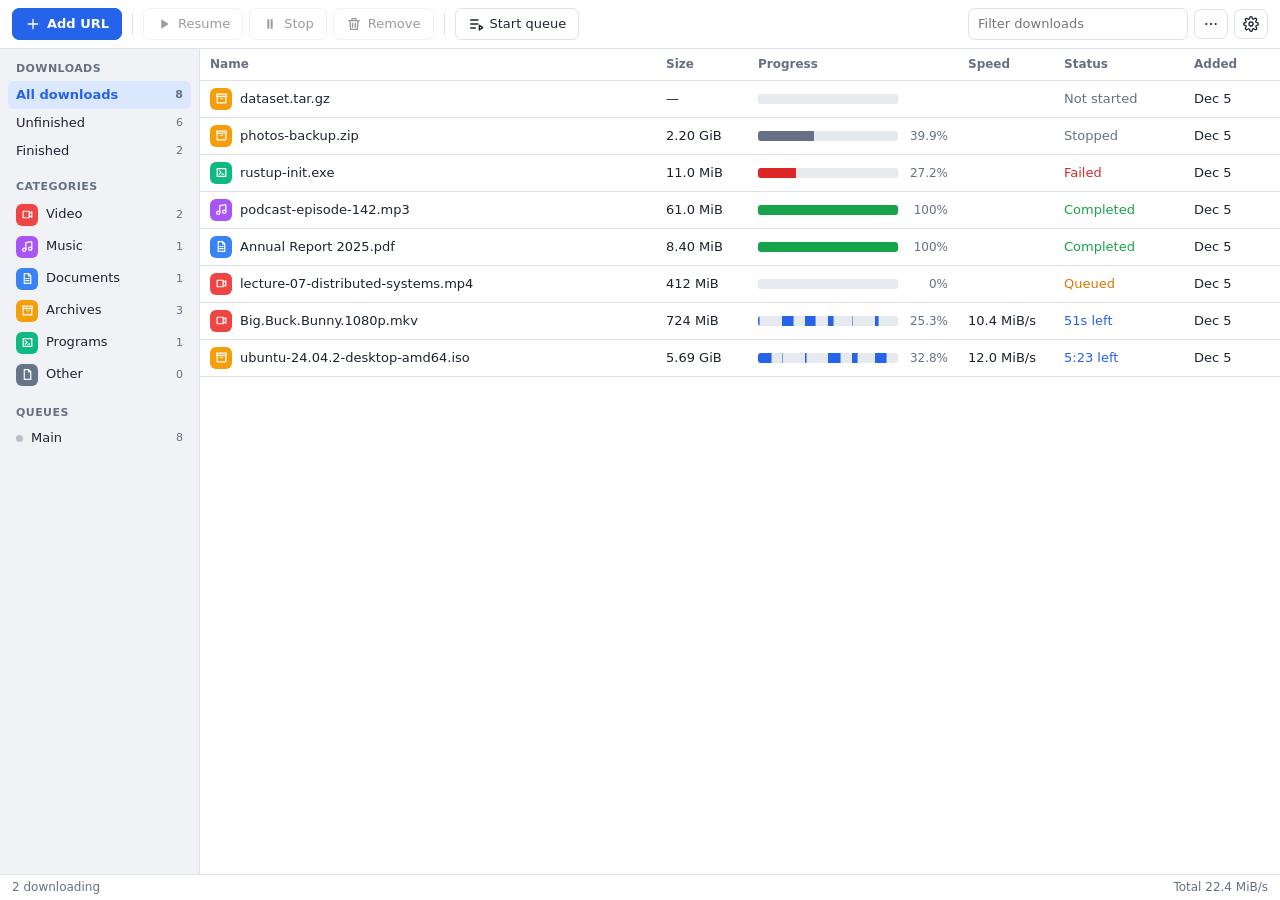
==== commit bbae65e4: "feat: videos on web pages, found by yt-dlp and downloaded by rdm's engine yt-dlp only reads the page" ====
--- a/crates/rdm-gui/ui/index.html
+++ b/crates/rdm-gui/ui/index.html
@@ -95,7 +95,7 @@
       <div class="stream-options" id="add-stream" hidden>
         <div class="grid3">
           <label class="field"><span>Quality</span><select id="add-variant"></select></label>
-          <label class="field"><span>Audio</span><select id="add-audio"></select></label>
+          <label class="field" id="add-audio-field"><span>Audio</span><select id="add-audio"></select></label>
           <label class="field"><span>Format</span>
             <select id="add-format">
               <option value="auto">Automatic (MP4)</option>
@@ -106,6 +106,7 @@
             </select>
           </label>
         </div>
+        <p class="hint" id="add-site-note" hidden></p>
       </div>
       <label class="field">
         <span>Save as</span>
@@ -304,6 +305,19 @@
         </div>
         <p class="hint" id="ffmpeg-hint"></p>
         <p class="error" id="ffmpeg-error" role="alert"></p>
+
+        <h3 class="subhead">Videos on web pages (yt-dlp)</h3>
+        <p class="hint">yt-dlp finds the video on pages from YouTube, Vimeo and over a thousand other sites; rdm then downloads it with several connections. YouTube also needs Deno, a JavaScript runtime. DRM-protected videos are never downloaded.</p>
+        <div class="tools" id="yt-status" aria-live="polite">Checking…</div>
+        <div class="row">
+          <button type="button" id="yt-install" hidden>Download yt-dlp</button>
+          <button type="button" id="yt-update" hidden>Update yt-dlp</button>
+          <span class="hint" id="yt-progress" aria-live="polite"></span>
+        </div>
+        <label class="check"><input type="checkbox" id="set-yt-enabled"> When an address is a web page, look for its video with yt-dlp</label>
+        <label class="check"><input type="checkbox" id="set-yt-update"> Keep rdm's yt-dlp up to date (checked weekly)</label>
+        <p class="hint" id="yt-hint"></p>
+        <p class="error" id="yt-error" role="alert"></p>
       </section>
 
       <section class="tab" data-tab="about" hidden>
--- a/crates/rdm-gui/ui/style.css
+++ b/crates/rdm-gui/ui/style.css
@@ -367,6 +367,10 @@
 input.inline-num { width: 80px; padding: 3px 6px; }
 select.inline-select { width: auto; padding: 3px 6px; }
 
+.tools { display: grid; grid-template-columns: max-content 1fr; gap: 3px 12px; }
+.tools .ok { color: var(--done); }
+.tools .missing { color: var(--muted); }
+
 /* Batch dialog */
 .batch-list { display: flex; flex-direction: column; max-height: min(46vh, 380px); overflow-y: auto; border: 1px solid var(--border); border-radius: 8px; }
 .batch-list label { display: grid; grid-template-columns: auto minmax(0, 1fr) auto; gap: 8px; align-items: center; padding: 5px 10px; border-bottom: 1px solid var(--border); }
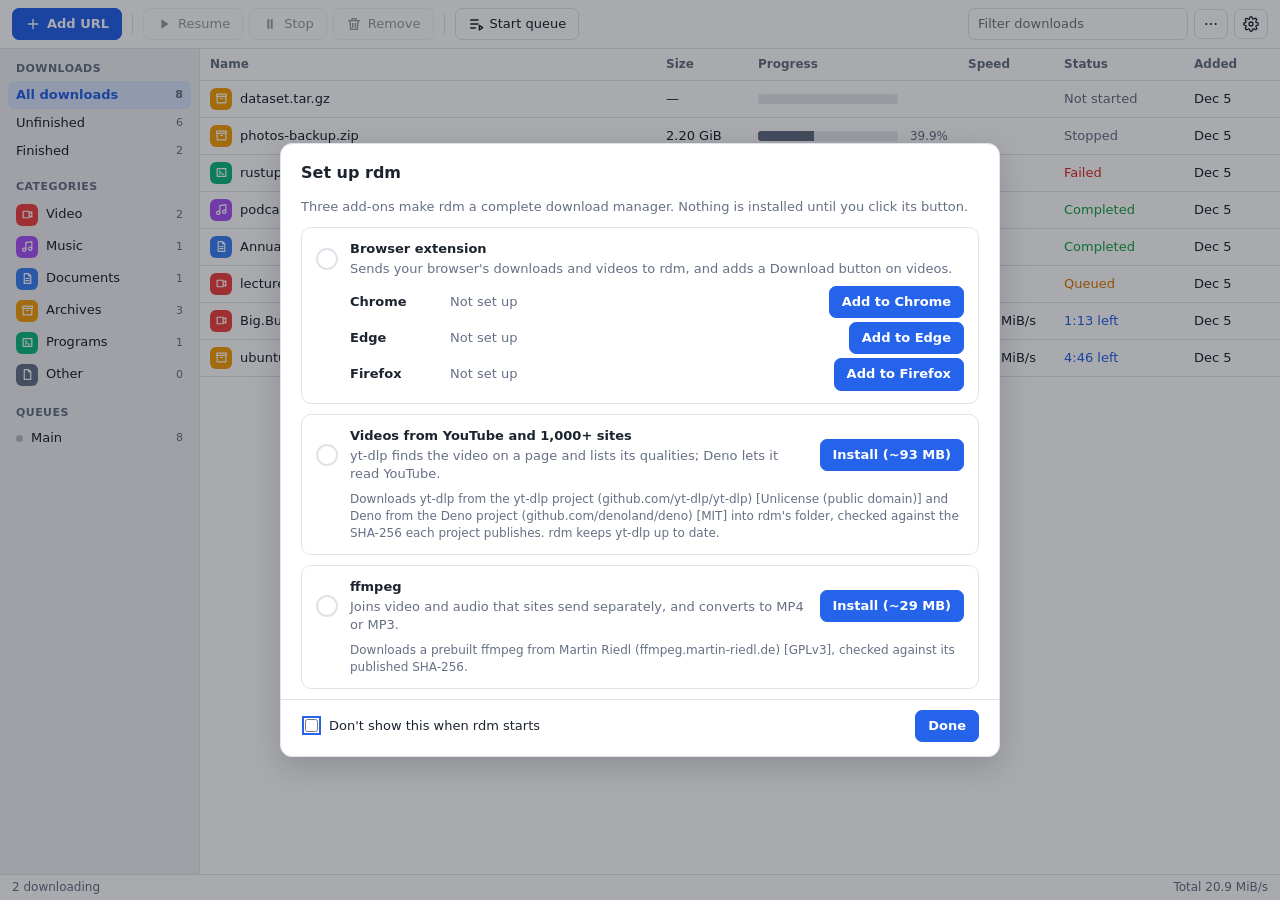
==== commit bad0571f: "feat: setup assistant, qualities on the page, shorter Add dialog; fix capture loop Setup assistant (" ====
--- a/crates/rdm-gui/ui/index.html
+++ b/crates/rdm-gui/ui/index.html
@@ -76,7 +76,7 @@
     <span id="status-speed"></span>
   </footer>
 
-  <!-- Add URL -->
+  <!-- Add URL: the essentials, with the rest behind "More options" -->
   <dialog id="dlg-add" aria-labelledby="dlg-add-title">
     <form method="dialog" id="form-add">
       <h2 id="dlg-add-title">Add download</h2>
@@ -88,6 +88,10 @@
         </div>
       </label>
       <p class="probe-info" id="add-info" aria-live="polite"></p>
+      <div class="inline-action" id="add-page-action" hidden>
+        <button type="button" class="primary" id="add-page-btn"></button>
+        <span class="hint" id="add-page-hint"></span>
+      </div>
       <div class="note" id="add-duplicate" hidden>
         <span id="add-duplicate-text"></span>
         <label class="check"><input type="checkbox" id="add-allow-duplicate"> Download it again</label>
@@ -106,31 +110,34 @@
             </select>
           </label>
         </div>
-        <p class="hint" id="add-site-note" hidden></p>
+        <div class="hint site-note" id="add-site-note" hidden>
+          <span id="add-site-note-text"></span>
+          <button type="button" id="add-get-ffmpeg" hidden></button>
+        </div>
       </div>
       <label class="field">
         <span>Save as</span>
         <input id="add-name" type="text" placeholder="Determined from the server" spellcheck="false">
       </label>
-      <div class="grid2">
-        <label class="field">
-          <span>Category</span>
-          <select id="add-category"></select>
-        </label>
-        <label class="field">
-          <span>Queue</span>
-          <select id="add-queue"></select>
-        </label>
-      </div>
       <label class="field">
         <span>Folder</span>
         <div class="row">
           <input id="add-dir" type="text" spellcheck="false">
-          <button type="button" id="add-browse">Browse…</button>
+          <button type="button" id="add-browse" title="Choose a folder">Browse…</button>
         </div>
       </label>
-      <details class="advanced">
-        <summary>Advanced</summary>
+      <label class="check" id="add-remember-row" hidden><input type="checkbox" id="add-remember"> <span id="add-remember-label">Always save this category here</span></label>
+      <div class="add-more" id="add-more" hidden>
+        <div class="grid2">
+          <label class="field">
+            <span>Category</span>
+            <select id="add-category"></select>
+          </label>
+          <label class="field">
+            <span>Queue</span>
+            <select id="add-queue"></select>
+          </label>
+        </div>
         <div class="grid2">
           <label class="field">
             <span>Connections</span>
@@ -145,14 +152,18 @@
         <label class="field"><span>User-Agent</span><input id="add-ua" type="text" spellcheck="false"></label>
         <label class="field"><span>Cookies (kept in memory only)</span><input id="add-cookies" type="text" spellcheck="false" placeholder="name=value; other=value"></label>
         <label class="field"><span>Expected checksum (verified when done)</span><input id="add-checksum" type="text" spellcheck="false" placeholder="sha-256:… or md5:… or plain hex"></label>
-      </details>
+      </div>
       <p class="error" id="add-error" role="alert"></p>
       <div class="actions">
+        <button type="button" class="expander" id="add-more-toggle" aria-expanded="false" aria-controls="add-more" title="Category, queue, connections, speed limit, cookies, checksum">
+          <svg viewBox="0 0 24 24" aria-hidden="true"><path d="M9 6l6 6-6 6"/></svg>
+          <span>More options</span>
+        </button>
+        <div class="spacer"></div>
         <button type="button" value="cancel" id="add-cancel">Cancel</button>
-        <div class="spacer"></div>
-        <button type="button" id="add-paused">Add stopped</button>
-        <button type="button" id="add-queue-btn">Add to queue</button>
-        <button type="submit" class="primary" id="add-now">Start now</button>
+        <button type="button" id="add-paused" hidden>Add stopped</button>
+        <button type="button" id="add-queue-btn" title="Add to the queue; it starts when the queue runs">Download later</button>
+        <button type="submit" class="primary" id="add-now">Start download</button>
       </div>
     </form>
   </dialog>
@@ -288,7 +299,10 @@
       <section class="tab" data-tab="browser" hidden>
         <label class="check"><input type="checkbox" id="set-clipboard"> Offer to download links that are copied, when they point to a file type selected under Capture</label>
         <h3 class="subhead">Browser extension</h3>
-        <p class="hint">The rdm extension sends links, videos and captured downloads to this app through a small helper (rdm-host). Register the helper with your browsers, then install the extension.</p>
+        <p class="hint">The rdm extension sends links, videos and captured downloads to this app through a small helper (rdm-host). The setup assistant adds both to a browser in a few clicks.</p>
+        <div class="row">
+          <button type="button" class="primary" id="set-open-setup">Set up the browser extension…</button>
+        </div>
         <div class="list-editor browsers" id="set-browsers" aria-live="polite"></div>
         <div class="row">
           <button type="button" id="set-browsers-install">Register with all detected browsers</button>
@@ -382,6 +396,66 @@
     </form>
   </dialog>
 
+  <!-- Setup assistant: browser extension, yt-dlp, ffmpeg -->
+  <dialog id="dlg-setup" class="wide" aria-labelledby="dlg-setup-title">
+    <form method="dialog" id="form-setup">
+      <h2 id="dlg-setup-title">Set up rdm</h2>
+      <p class="hint">Three add-ons make rdm a complete download manager. Nothing is installed until you click its button.</p>
+      <ol class="setup-steps">
+        <li class="setup-step" id="setup-ext">
+          <div class="step-head">
+            <span class="step-mark" aria-hidden="true"></span>
+            <div class="step-text">
+              <strong>Browser extension</strong>
+              <span class="hint">Sends your browser's downloads and videos to rdm, and adds a Download button on videos.</span>
+            </div>
+          </div>
+          <div class="setup-browsers" id="setup-browsers" aria-live="polite"></div>
+          <div class="setup-guide" id="setup-guide" hidden>
+            <ol id="setup-guide-steps"></ol>
+            <div class="row folder-row">
+              <code id="setup-folder"></code>
+              <button type="button" id="setup-copy">Copy</button>
+              <button type="button" id="setup-reveal">Show folder</button>
+            </div>
+            <p class="hint" id="setup-guide-note"></p>
+            <p class="waiting" id="setup-waiting" aria-live="polite"></p>
+          </div>
+          <p class="error" id="setup-ext-error" role="alert"></p>
+        </li>
+        <li class="setup-step" id="setup-yt">
+          <div class="step-head">
+            <span class="step-mark" aria-hidden="true"></span>
+            <div class="step-text">
+              <strong>Videos from YouTube and 1,000+ sites</strong>
+              <span class="hint">yt-dlp finds the video on a page and lists its qualities; Deno lets it read YouTube.</span>
+            </div>
+            <button type="button" class="primary" id="setup-yt-install" hidden>Install</button>
+          </div>
+          <p class="hint step-detail" id="setup-yt-detail"></p>
+          <p class="error" id="setup-yt-error" role="alert"></p>
+        </li>
+        <li class="setup-step" id="setup-ff">
+          <div class="step-head">
+            <span class="step-mark" aria-hidden="true"></span>
+            <div class="step-text">
+              <strong>ffmpeg</strong>
+              <span class="hint">Joins video and audio that sites send separately, and converts to MP4 or MP3.</span>
+            </div>
+            <button type="button" class="primary" id="setup-ff-install" hidden>Install</button>
+          </div>
+          <p class="hint step-detail" id="setup-ff-detail"></p>
+          <p class="error" id="setup-ff-error" role="alert"></p>
+        </li>
+      </ol>
+      <div class="actions">
+        <label class="check"><input type="checkbox" id="setup-dismiss"> Don't show this when rdm starts</label>
+        <div class="spacer"></div>
+        <button type="submit" class="primary" id="setup-close">Done</button>
+      </div>
+    </form>
+  </dialog>
+
   <!-- Shutdown countdown -->
   <dialog id="dlg-countdown" aria-labelledby="dlg-countdown-title">
     <form method="dialog">
--- a/crates/rdm-gui/ui/style.css
+++ b/crates/rdm-gui/ui/style.css
@@ -262,8 +262,15 @@
 .hint { color: var(--muted); margin: 0; }
 .probe-info { margin: -4px 0 0; color: var(--muted); min-height: 1.4em; }
 .probe-info.ok { color: var(--done); }
-details.advanced summary { cursor: pointer; color: var(--muted); }
-details.advanced[open] { display: flex; flex-direction: column; gap: 10px; }
+.add-more { display: flex; flex-direction: column; gap: 10px; padding-top: 10px; border-top: 1px solid var(--border); }
+button.expander { border-color: transparent; background: transparent; color: var(--muted); padding: 6px 8px 6px 4px; }
+button.expander:hover:not(:disabled) { color: var(--text); }
+button.expander svg { transition: transform 0.15s; }
+button.expander[aria-expanded=true] svg { transform: rotate(90deg); }
+.inline-action { display: flex; flex-direction: column; align-items: flex-start; gap: 4px; margin-top: -4px; }
+.inline-action .hint { font-size: 12px; }
+.site-note { display: flex; align-items: center; gap: 10px; margin-top: 8px; }
+.site-note span { flex: 1; }
 
 .tabs { display: flex; flex-wrap: wrap; gap: 2px; border-bottom: 1px solid var(--border); margin-bottom: 6px; }
 .tabs button { border: 0; border-radius: 6px 6px 0 0; background: transparent; padding: 7px 10px; color: var(--muted); }
@@ -398,3 +405,32 @@
   .toolbar button span { display: none; }
   .toolbar #search { width: 140px; }
 }
+
+/* Setup assistant */
+#dlg-setup form { max-height: calc(100vh - 40px); overflow-y: auto; }
+.setup-steps { list-style: none; margin: 0; padding: 0; display: flex; flex-direction: column; gap: 10px; }
+.setup-step { display: flex; flex-direction: column; gap: 8px; padding: 12px 14px; border: 1px solid var(--border); border-radius: 10px; }
+.setup-step.done { border-color: color-mix(in srgb, var(--done) 45%, var(--border)); }
+.step-head { display: flex; align-items: center; gap: 12px; }
+.step-text { flex: 1; display: flex; flex-direction: column; gap: 2px; min-width: 0; }
+.step-mark { width: 22px; height: 22px; border-radius: 50%; border: 2px solid var(--border); flex: none; display: grid; place-items: center; }
+.setup-step.done .step-mark { border-color: var(--done); background: var(--done); }
+.setup-step.done .step-mark::after { content: ""; width: 9px; height: 5px; border: solid #fff; border-width: 0 0 2px 2px; transform: translateY(-1px) rotate(-45deg); }
+.setup-step.busy .step-mark { border-color: var(--accent); border-top-color: transparent; animation: spin 0.9s linear infinite; }
+@keyframes spin { to { transform: rotate(360deg); } }
+.step-detail { margin-left: 34px; font-size: 12px; }
+.step-detail.ok { color: var(--done); }
+.setup-browsers { display: flex; flex-direction: column; gap: 4px; margin-left: 34px; }
+.setup-browser { display: grid; grid-template-columns: 90px 1fr auto; gap: 10px; align-items: center; }
+.setup-browser .state { color: var(--muted); }
+.setup-browser .state.ok { color: var(--done); }
+.setup-browser .state.warn { color: var(--warn); }
+.setup-guide { margin-left: 34px; padding: 10px 12px; border-radius: 8px; background: var(--accent-soft); display: flex; flex-direction: column; gap: 8px; }
+.setup-guide ol { margin: 0; padding-left: 20px; display: flex; flex-direction: column; gap: 4px; }
+.setup-guide code, .setup-guide kbd { font: 12px/1.4 ui-monospace, SFMono-Regular, Menlo, Consolas, monospace; }
+.setup-guide kbd { padding: 0 5px; border: 1px solid var(--border); border-radius: 4px; background: var(--panel); }
+.folder-row { align-items: center; }
+.folder-row code { flex: 1; min-width: 0; padding: 5px 8px; border: 1px solid var(--border); border-radius: 6px; background: var(--panel); overflow: hidden; text-overflow: ellipsis; white-space: nowrap; -webkit-user-select: text; user-select: text; }
+.waiting { margin: 0; color: var(--muted); }
+.waiting.ok { color: var(--done); font-weight: 600; }
+#dlg-setup .actions { align-items: center; position: sticky; bottom: -18px; margin: 0 -20px -18px; padding: 10px 20px 14px; background: var(--panel); border-top: 1px solid var(--border); }
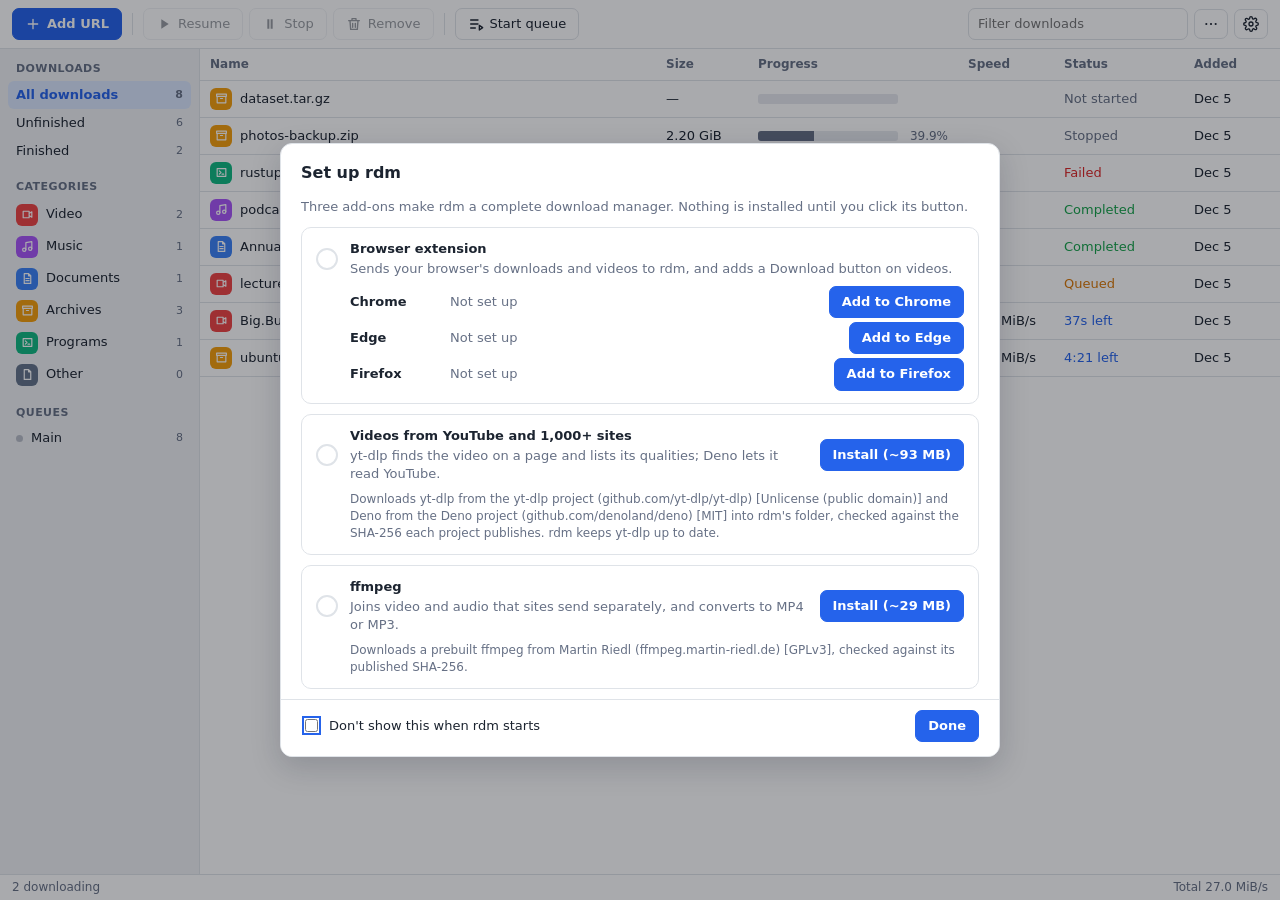
==== commit a287d2d8: "feat(gui): add a button that opens the browser's extensions page Setting the extension up opens `chr" ====
--- a/crates/rdm-gui/ui/index.html
+++ b/crates/rdm-gui/ui/index.html
@@ -417,6 +417,7 @@
               <code id="setup-folder"></code>
               <button type="button" id="setup-copy">Copy</button>
               <button type="button" id="setup-reveal">Show folder</button>
+              <button type="button" id="setup-open-page">Open extensions page</button>
             </div>
             <p class="hint" id="setup-guide-note"></p>
             <p class="waiting" id="setup-waiting" aria-live="polite"></p>
